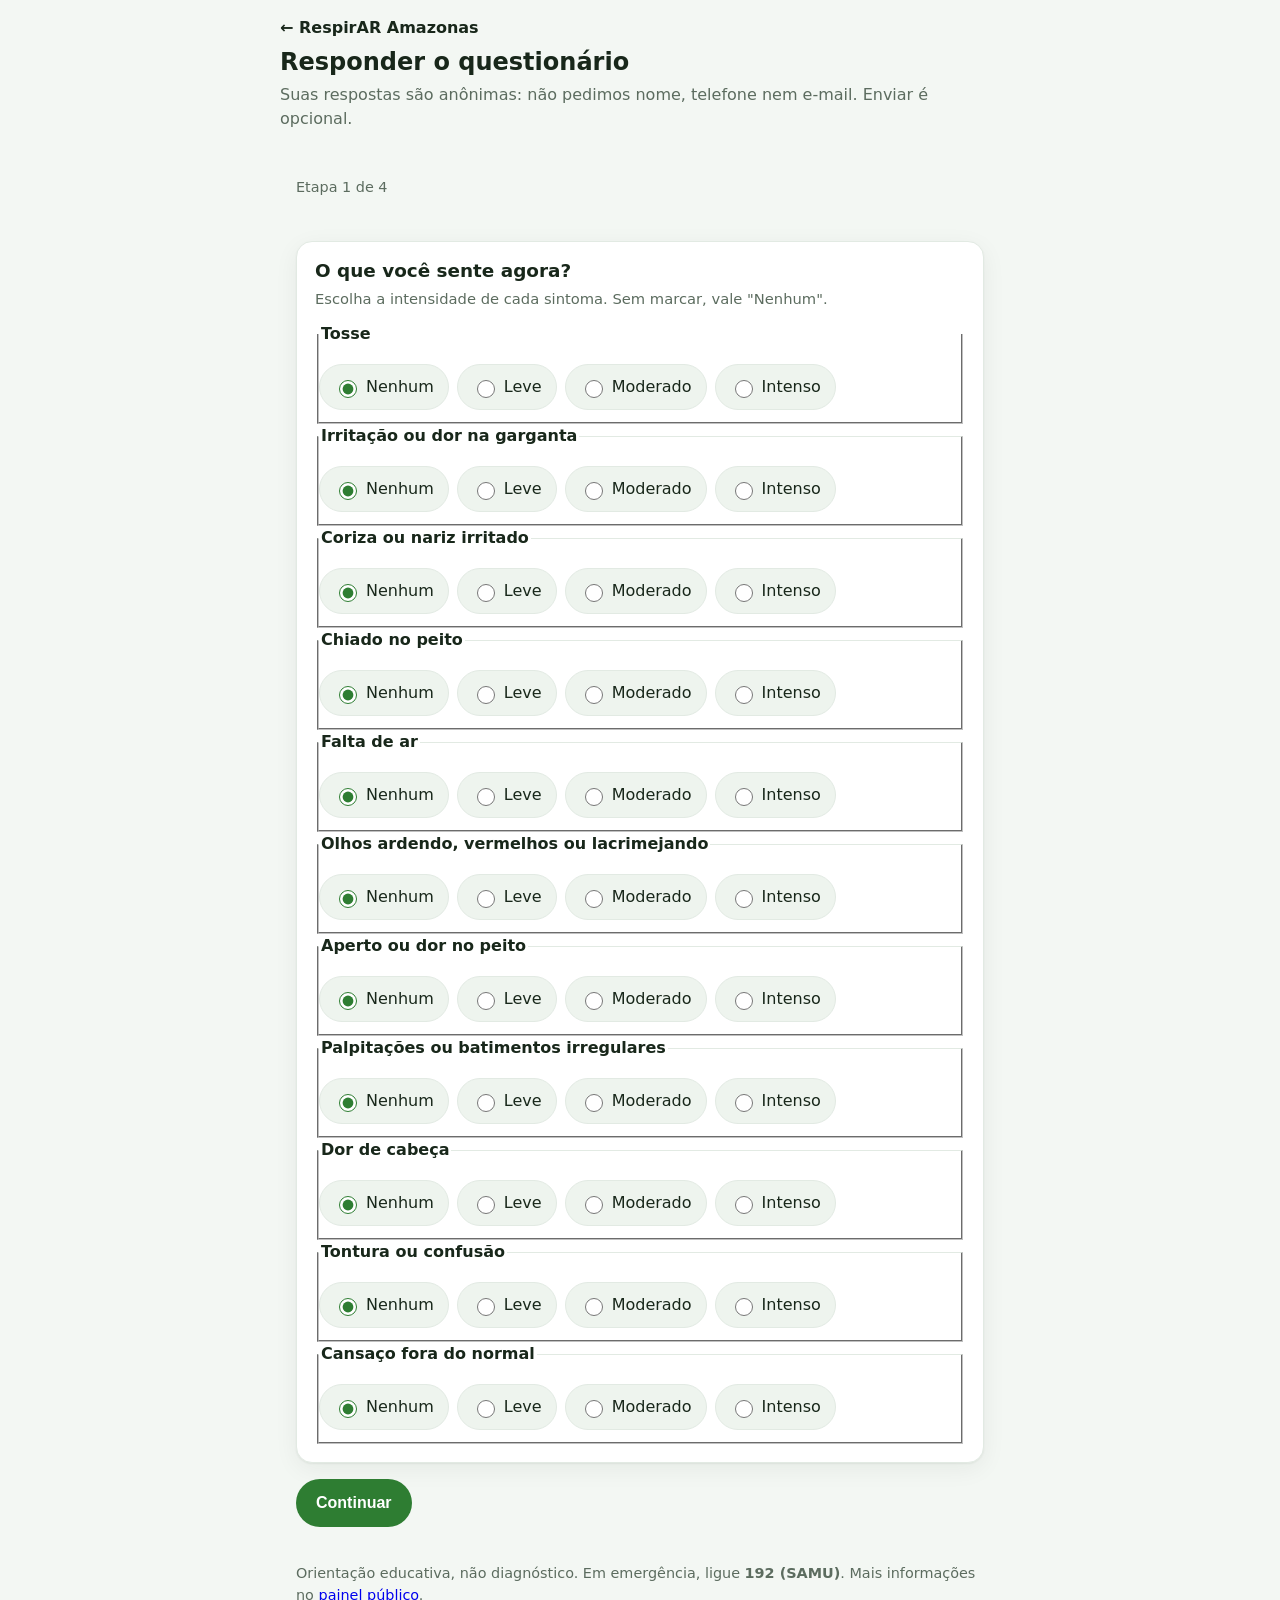
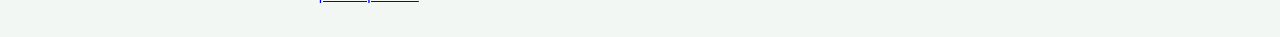
==== docs/responder/index.html @ 9218041e "Adiciona o formulário do questionário ao site O usuário pediu que as respostas também possam ser reg" ====
<!doctype html>
<html lang="pt-BR">
<head>
  <meta http-equiv="Content-Security-Policy" content="default-src 'self'; script-src 'self' https://www.gstatic.com; connect-src 'self' https://*.googleapis.com; style-src 'self' 'unsafe-inline'; img-src 'self' data:; base-uri 'none'">
  <meta charset="utf-8">
  <meta name="viewport" content="width=device-width, initial-scale=1">
  <title>Responder o questionário · RespirAR Amazonas</title>
  <meta name="description" content="Questionário sobre sintomas durante episódios de fumaça no Amazonas. Opcional, sem nome, telefone ou e-mail.">
  <meta name="theme-color" content="#1B5E20">
  <link rel="icon" href="../favicon.ico" sizes="any">
  <link rel="stylesheet" href="../assets/publico.css">
  <style>
    .resp-wrap { max-width: 720px; margin: 0 auto; padding: 16px; }
    .resp-card { background: var(--card); border: 1px solid var(--line); border-radius: 16px; box-shadow: var(--shadow); padding: 18px; margin: 12px 0; }
    .resp-card h2 { font-size: 1.15rem; margin: 0 0 6px; }
    .resp-card .ajuda { color: var(--muted); font-size: .92rem; margin: 0 0 12px; }
    .resp-linha { display: flex; flex-wrap: wrap; gap: 8px; }
    .resp-linha label { display: inline-flex; align-items: center; gap: 6px; border: 1px solid var(--line); border-radius: 999px; padding: 10px 14px; min-height: 44px; cursor: pointer; background: var(--soft); }
    .resp-linha input { width: 18px; height: 18px; accent-color: var(--brand); }
    .resp-sintoma { border-top: 1px solid var(--line); padding: 12px 0; }
    .resp-sintoma:first-of-type { border-top: 0; }
    .resp-sintoma legend { font-weight: 700; margin-bottom: 6px; }
    .resp-acoes { display: flex; justify-content: space-between; gap: 8px; margin-top: 16px; flex-wrap: wrap; }
    .resp-btn { border: 0; border-radius: 999px; padding: 12px 20px; min-height: 48px; font-weight: 700; cursor: pointer; background: var(--brand); color: #fff; font-size: 1rem; }
    .resp-btn.sec { background: var(--soft); color: var(--brand-d); border: 1px solid var(--line); }
    .resp-btn:disabled { opacity: .5; cursor: not-allowed; }
    .resp-aviso { border-radius: 12px; padding: 12px 14px; margin: 10px 0; background: var(--soft); }
    .resp-aviso.emergencia { background: #FDECEA; color: #7F1D1D; border: 1px solid #F5C2C0; font-weight: 600; }
    .resp-termo { max-height: 340px; overflow: auto; border: 1px solid var(--line); border-radius: 12px; padding: 12px; font-size: .92rem; }
    .resp-termo h3 { font-size: 1rem; margin: 14px 0 4px; }
    .resp-termo p { margin: 6px 0; }
    .resp-check { display: flex; gap: 10px; align-items: flex-start; margin: 10px 0; }
    .resp-check input { margin-top: 4px; width: 18px; height: 18px; accent-color: var(--brand); flex: none; }
    .resp-status { min-height: 1.4em; margin-top: 10px; font-weight: 600; }
    .resp-progresso { color: var(--muted); font-size: .9rem; }
    @media (max-width: 480px) { .resp-wrap { padding: 12px; } }
  </style>
</head>
<body>
  <header class="top" style="padding:16px">
    <div class="resp-wrap" style="padding:0">
      <a href="../" style="text-decoration:none;color:inherit;font-weight:700">&larr; RespirAR Amazonas</a>
      <h1 style="font-size:1.5rem;margin:8px 0 0">Responder o questionário</h1>
      <p style="margin:6px 0 0;color:var(--muted)">Suas respostas são anônimas: não pedimos nome, telefone nem e-mail. Enviar é opcional.</p>
    </div>
  </header>

  <main class="resp-wrap">
    <noscript>
      <div class="resp-aviso">Este questionário precisa de JavaScript ativado no navegador.</div>
    </noscript>

    <p class="resp-progresso" id="progresso" aria-live="polite"></p>

    <!-- Etapas: o JavaScript (responder.js) preenche cada uma. A ordem é a do app. -->
    <form id="formulario" novalidate>
      <section class="resp-card" id="etapa-0" hidden></section>
      <section class="resp-card" id="etapa-1" hidden></section>
      <section class="resp-card" id="etapa-2" hidden></section>
      <section class="resp-card" id="etapa-3" hidden></section>

      <div class="resp-acoes" id="navegacao">
        <button type="button" class="resp-btn sec" id="voltar">Voltar</button>
        <button type="button" class="resp-btn" id="continuar">Continuar</button>
      </div>
    </form>

    <section class="resp-card" id="resultado" hidden aria-live="polite"></section>

    <section class="resp-card" id="consentimento" hidden>
      <h2>Quer enviar estas respostas para o estudo?</h2>
      <p class="ajuda" id="resumo-termo"></p>
      <details>
        <summary>Ler o termo completo (versão <span id="versao-termo"></span>)</summary>
        <div class="resp-termo" id="texto-termo"></div>
      </details>

      <label class="resp-check">
        <input type="checkbox" id="aceite-termo">
        <span id="rotulo-caixa"></span>
      </label>
      <label class="resp-check">
        <input type="checkbox" id="aceite-localizacao">
        <span>Incluir minha localização aproximada (cerca de 1 km), se o navegador permitir. É opcional.</span>
      </label>

      <div class="resp-acoes">
        <button type="button" class="resp-btn sec" id="nao-enviar">Não enviar</button>
        <button type="button" class="resp-btn" id="enviar" disabled>Enviar respostas</button>
      </div>
      <p class="resp-status" id="status" role="status"></p>
    </section>

    <section class="resp-card" id="concluido" hidden>
      <p id="mensagem-final" style="margin:0"></p>
    </section>

    <p class="resp-progresso" style="margin-top:20px">
      Orientação educativa, não diagnóstico. Em emergência, ligue <strong>192 (SAMU)</strong>.
      Mais informações no <a href="../">painel público</a>.
    </p>
  </main>

  <script src="../assets/firebase_web.js"></script>
  <script src="../assets/responder_termo.js"></script>
  <script src="../assets/responder_logica.js"></script>
  <script src="../assets/responder.js"></script>
</body>
</html>
---- docs/assets/publico.css ----
:root{
  --bg:#F3F7F3; --card:#fff; --ink:#18271A; --muted:#5C6C5F; --line:#E2EAE3; --soft:#EEF4EE;
  --brand:#2E7D32; --brand-d:#1B5E20; --accent:#9CCC65;
  --leve:#9CCC65; --mod:#F2A93B; --int:#D84315;
  --low:#2E7D32; --moderate:#C98A12; --high:#E65100; --emergency:#B71C1C;
  --shadow:0 1px 2px rgba(20,40,24,.06),0 6px 24px rgba(20,40,24,.06);
}
@media (prefers-color-scheme: dark){
  :root{ --bg:#0F1511; --card:#17201A; --ink:#E7EFE8; --muted:#9DAEA0; --line:#25322A; --soft:#1D2A21;
    --brand:#66BB6A; --brand-d:#A5D6A7; --shadow:0 1px 2px rgba(0,0,0,.4),0 6px 24px rgba(0,0,0,.3); }
}
*{box-sizing:border-box}
html{scroll-behavior:smooth}
body{margin:0;background:var(--bg);color:var(--ink);font:16px/1.5 system-ui,-apple-system,"Segoe UI",Roboto,sans-serif;-webkit-text-size-adjust:100%}
.wrap{width:min(1180px,100% - 32px);margin-inline:auto}
h1,h2{margin:0;line-height:1.2}
h2{font-size:1.08rem}
.sub{margin:3px 0 0;color:var(--muted);font-size:.88rem}

/* topo */
.hero{background:radial-gradient(1200px 400px at 85% -20%,rgba(156,204,101,.35),transparent 60%),linear-gradient(160deg,#1B5E20,#0F3D14);color:#fff;padding:28px 0 22px;position:relative;overflow:hidden}
.hero::after{content:"";position:absolute;inset:auto -10% -60% -10%;height:80%;background:radial-gradient(closest-side,rgba(255,255,255,.12),transparent);filter:blur(10px);animation:fumaca 14s ease-in-out infinite alternate}
@keyframes fumaca{to{transform:translate(6%,-8%) scale(1.15)}}
.hero .wrap{position:relative;z-index:1}
.eyebrow{margin:0 0 6px;font-size:.78rem;letter-spacing:.12em;text-transform:uppercase;color:#CFE8D2}
.hero h1{font-size:clamp(1.7rem,4.5vw,2.6rem);font-weight:800;letter-spacing:.2px}
.hero h1 span{color:var(--accent)}
.hero h1 small{font-size:.38em;font-weight:600;letter-spacing:.18em;text-transform:uppercase;color:#CFE8D2;margin-left:.6em;white-space:nowrap}
.lead{max-width:62ch;margin:10px 0 18px;color:#E3F1E5}
.hero-bar{display:flex;flex-wrap:wrap;gap:12px 18px;align-items:center}

/* controles */
.seg{display:inline-flex;background:rgba(255,255,255,.14);border:1px solid rgba(255,255,255,.22);border-radius:999px;padding:3px}
.seg button{font:inherit;font-size:.9rem;font-weight:600;border:0;background:transparent;color:inherit;padding:7px 16px;border-radius:999px;cursor:pointer;min-height:36px}
.seg button.on{background:#fff;color:var(--brand-d)}
.seg button:focus-visible{outline:3px solid var(--accent);outline-offset:1px}
.seg.small{background:var(--soft);border-color:var(--line);color:var(--ink)}
.seg.small button{padding:6px 12px;font-size:.84rem}
.seg.small button.on{background:var(--brand);color:#fff}
.live{display:inline-flex;align-items:center;gap:8px;font-size:.88rem;color:#E3F1E5}
.live i{width:9px;height:9px;border-radius:50%;background:#FFB74D}
.live.ok i{background:#7CE27F;box-shadow:0 0 0 0 rgba(124,226,127,.7);animation:pulso 2s infinite}
.live.erro i{background:#EF5350}
@keyframes pulso{70%{box-shadow:0 0 0 9px rgba(124,226,127,0)}100%{box-shadow:0 0 0 0 rgba(124,226,127,0)}}

/* layout */
main{display:grid;gap:16px;padding:18px 0 8px;margin-top:-4px}
.card{background:var(--card);border:1px solid var(--line);border-radius:18px;padding:18px;box-shadow:var(--shadow);min-width:0}
.card-h{display:flex;justify-content:space-between;align-items:flex-start;gap:12px;flex-wrap:wrap;margin-bottom:6px}
.duo{display:grid;gap:16px;grid-template-columns:repeat(auto-fit,minmax(min(100%,420px),1fr))}
.trio{display:grid;gap:16px;grid-template-columns:repeat(auto-fit,minmax(min(100%,320px),1fr))}
.aviso{border-radius:16px;padding:14px 16px;background:#FFF4DB;color:#5B4200;border:1px solid #F2D58A}
@media (prefers-color-scheme: dark){.aviso{background:#3A2F10;color:#F4DFA6;border-color:#6B5516}}
.aviso b{display:block;margin-bottom:2px}
.prog{height:8px;border-radius:99px;background:rgba(0,0,0,.12);margin-top:10px;overflow:hidden}
.prog i{display:block;height:100%;background:var(--brand);border-radius:99px}

/* KPIs */
.kpis{display:grid;gap:12px;grid-template-columns:repeat(auto-fit,minmax(min(100%,230px),1fr))}
.kpi{background:var(--card);border:1px solid var(--line);border-radius:18px;padding:16px 18px;box-shadow:var(--shadow);position:relative;overflow:hidden}
.kpi::before{content:"";position:absolute;left:0;top:0;bottom:0;width:5px;background:var(--k,var(--brand))}
.kpi .l{font-size:.8rem;color:var(--muted);text-transform:uppercase;letter-spacing:.06em}
.kpi .v{font-size:2rem;font-weight:800;line-height:1.1;margin:4px 0 2px;font-variant-numeric:tabular-nums}
.kpi .v.txt{font-size:1.25rem;line-height:1.25;margin-top:8px}
.kpi .d{font-size:.85rem;color:var(--muted)}

/* ranking de sintomas */
.legenda{display:flex;flex-wrap:wrap;gap:6px 16px;font-size:.82rem;color:var(--muted);margin:6px 0 10px}
.legenda span{display:inline-flex;align-items:center;gap:6px}
.legenda i{width:12px;height:12px;border-radius:4px;display:inline-block}
.c-leve{background:var(--leve)}.c-mod{background:var(--mod)}.c-int{background:var(--int)}
.n-low{background:var(--low)}.n-moderate{background:var(--moderate)}.n-high{background:var(--high)}.n-emergency{background:var(--emergency)}
.legenda i[class^=n-]{border-radius:50%}
.rank{list-style:none;margin:0;padding:0;display:grid;gap:12px}
.rk{display:grid;grid-template-columns:30px 1fr auto;gap:2px 12px;align-items:center}
.rk .pos{grid-row:1 / span 2;width:30px;height:30px;border-radius:50%;display:grid;place-items:center;font-weight:800;font-size:.85rem;background:var(--soft);color:var(--muted)}
.rk.top .pos{background:var(--brand);color:#fff}
.rk .nome{font-weight:600;min-width:0;overflow-wrap:anywhere}
.rk .pct{font-weight:800;font-variant-numeric:tabular-nums;text-align:right}
.rk .pct small{display:block;font-weight:500;color:var(--muted);font-size:.74rem}
.rk .barra{grid-column:2 / span 2;height:12px;border-radius:99px;background:var(--soft);overflow:hidden;display:flex}
.rk .barra b{display:block;height:100%;width:0;transition:width .7s cubic-bezier(.2,.8,.2,1)}
.rk .barra .l{background:var(--leve)}.rk .barra .m{background:var(--mod)}.rk .barra .i{background:var(--int)}
.rk .det{grid-column:2 / span 2;font-size:.78rem;color:var(--muted)}

/* donut */
.donut-box{display:flex;gap:20px;align-items:center;flex-wrap:wrap;margin-top:8px}
.donut-box svg{width:170px;height:170px;flex:none}
.donut-box .centro-n{font-size:30px;font-weight:800;fill:var(--ink)}
.donut-box .centro-t{font-size:11px;fill:var(--muted)}
.dleg{list-style:none;margin:0;padding:0;display:grid;gap:8px;flex:1;min-width:160px}
.dleg li{display:flex;align-items:center;gap:8px;font-size:.92rem}
.dleg i{width:12px;height:12px;border-radius:50%;flex:none}
.dleg b{margin-left:auto;font-variant-numeric:tabular-nums}
.dleg em{font-style:normal;color:var(--muted);font-size:.8rem;min-width:3.2em;text-align:right}

/* série */
#serie svg{width:100%;height:auto;display:block;margin-top:8px}
#serie .eixo{fill:var(--muted);font-size:10px}
#serie .grade{stroke:var(--line);stroke-width:1}
#serie rect.b{fill:var(--brand);transition:opacity .15s}
#serie rect.b:hover{opacity:.7}

/* mapa */
#mapa{height:min(62vh,520px);min-height:320px;border-radius:14px;border:1px solid var(--line);overflow:hidden;margin-top:4px;background:var(--soft)}
.leaflet-container{font:inherit}

/* barras simples */
.mini{display:grid;gap:10px;margin-top:10px}
.mini .r{display:grid;gap:4px}
.mini .t{display:flex;justify-content:space-between;gap:10px;font-size:.88rem}
.mini .t span:last-child{font-variant-numeric:tabular-nums;color:var(--muted);white-space:nowrap}
.mini .bar{height:8px;border-radius:99px;background:var(--soft);overflow:hidden}
.mini .bar i{display:block;height:100%;background:var(--brand);border-radius:99px;transition:width .6s}
.mini h3{margin:10px 0 0;font-size:.82rem;text-transform:uppercase;letter-spacing:.06em;color:var(--muted)}
.vazio{margin:10px 0 0;padding:14px;border:1px dashed var(--line);border-radius:12px;color:var(--muted);font-size:.9rem;text-align:center}

.nota ul{margin:10px 0 0;padding-left:1.1em;display:grid;gap:6px;color:var(--muted);font-size:.92rem}
.nota strong{color:var(--ink)}
.foot{display:flex;justify-content:space-between;flex-wrap:wrap;gap:8px;padding:12px 0 28px;color:var(--muted);font-size:.85rem}
.foot a{color:var(--brand-d)}
[aria-busy=true] .card,[aria-busy=true] .kpi{opacity:.55}
@media (max-width:520px){ .card{padding:14px} .hero h1 small{display:block;margin:4px 0 0} .rk{grid-template-columns:26px 1fr auto} .rk .pos{width:26px;height:26px} }
@media (prefers-reduced-motion: reduce){ *{animation:none!important;transition:none!important} html{scroll-behavior:auto} }

/* focos de calor, bairros, desmatamento e desenvolvedores */
.card h3{margin:16px 0 6px;font-size:.95rem}
.card-h h3{margin:0}
.kpis-s{margin:14px 0}
#mapa-focos{height:360px;border-radius:14px;border:1px solid var(--line);margin:8px 0;z-index:0}
.tabela-box{overflow-x:auto}
.tabela{width:100%;border-collapse:collapse;font-size:.9rem}
.tabela th,.tabela td{padding:8px 10px;text-align:right;border-bottom:1px solid var(--line);white-space:nowrap}
.tabela th:first-child,.tabela td:first-child{text-align:left}
.tabela th{font-size:.78rem;letter-spacing:.02em;font-weight:600;color:var(--muted)}
.links{margin:10px 0 0;padding-left:18px}
.links li{margin:6px 0}
.links a{color:var(--brand-d)}
.devs{display:grid;grid-template-columns:repeat(auto-fit,minmax(280px,1fr));gap:14px;margin-top:14px}
.dev{display:flex;gap:16px;align-items:center;background:var(--soft);border-radius:16px;padding:14px}
.dev img{width:96px;height:96px;border-radius:50%;object-fit:cover;border:3px solid var(--card);box-shadow:var(--shadow)}
.dev b{display:block}
.dev span{display:block;color:var(--muted);font-size:.88rem;margin-bottom:4px}
.dev a{color:var(--brand-d);word-break:break-all}
.kpis-s{grid-template-columns:repeat(auto-fit,minmax(150px,1fr))}

/* ---------- 1.8.0: cabeçalho com download do app ---------- */
.hero-grid{display:grid;gap:22px 32px;grid-template-columns:minmax(0,1.5fr) minmax(260px,1fr);align-items:center}
.app-card{background:rgba(255,255,255,.12);border:1px solid rgba(255,255,255,.28);border-radius:18px;padding:16px 18px;backdrop-filter:blur(4px)}
.app-card h2{font-size:1rem;margin:0 0 10px;color:#fff}
.app-linha{display:flex;gap:14px;align-items:flex-start}
.app-linha .qr{background:#fff;border-radius:12px;padding:6px;flex:0 0 auto;line-height:0}
.app-linha .qr img{width:112px;height:112px;display:block}
.app-txt{min-width:0}
.btn{display:inline-block;background:#fff;color:var(--brand-d);font-weight:700;text-decoration:none;padding:10px 16px;border-radius:999px;min-height:44px;line-height:24px;box-sizing:border-box}
.btn:hover{background:var(--accent)}
.btn:focus-visible,.btn-s:focus-visible,.csv-item:focus-visible,.atualizar button:focus-visible{outline:3px solid var(--accent);outline-offset:2px}
.app-meta{margin:8px 0 4px;font-size:.84rem;color:#E3F1E5}
.app-nota,.app-nd{margin:6px 0;font-size:.8rem;color:#CFE8D2;line-height:1.4}
.app-card details{font-size:.8rem;color:#E3F1E5}
.app-card summary{cursor:pointer}
.hash{display:block;word-break:break-all;font-size:.72rem;margin-top:4px;background:rgba(0,0,0,.25);padding:6px;border-radius:8px}
@media (max-width:760px){.hero-grid{grid-template-columns:1fr}.app-linha{flex-direction:column;align-items:flex-start}}

/* ---------- CSV ---------- */
.csv-lista{display:grid;gap:10px;grid-template-columns:repeat(auto-fit,minmax(min(100%,230px),1fr));margin:12px 0}
.csv-item{display:flex;flex-direction:column;gap:3px;padding:12px 14px;border:1px solid var(--line);border-radius:14px;background:var(--soft);color:var(--ink);text-decoration:none}
.csv-item:hover{border-color:var(--brand)}
.csv-item span{font-size:.82rem;color:var(--muted)}
.csv-item em{font-style:normal;font-size:.82rem;font-weight:700;color:var(--brand-d)}

/* ---------- qualidade do ar ---------- */
.aqi{display:inline-block;min-width:2.6em;text-align:center;padding:2px 9px;border-radius:999px;color:#fff;font-weight:700;font-variant-numeric:tabular-nums}
.aqi.nd{background:var(--line);color:var(--muted);font-weight:500}
.legenda{display:flex;flex-wrap:wrap;gap:6px 16px;font-size:.82rem;color:var(--muted);margin:6px 0 10px}
.legenda i{display:inline-block;width:12px;height:12px;border-radius:50%;margin-right:6px;vertical-align:-1px}
#mapa-ar{height:min(55vh,460px);min-height:300px;border-radius:14px;border:1px solid var(--line);margin:8px 0;z-index:0;background:var(--soft)}
.btn-s{font:inherit;font-weight:600;border:1px solid var(--line);background:var(--soft);color:var(--ink);padding:8px 14px;border-radius:999px;cursor:pointer;min-height:40px}
.aviso[hidden]{display:none}

/* ---------- focos: horários ---------- */
.quando{display:grid;gap:10px;grid-template-columns:repeat(auto-fit,minmax(min(100%,240px),1fr));margin:10px 0}
.chip{background:var(--soft);border:1px solid var(--line);border-radius:14px;padding:10px 14px;display:flex;flex-direction:column;gap:2px}
.chip .cl{font-size:.74rem;text-transform:uppercase;letter-spacing:.05em;color:var(--muted)}
.chip .cd{font-size:.8rem;color:var(--muted)}

/* ---------- aviso de nova versão da página ---------- */
.atualizar{position:fixed;left:16px;right:16px;bottom:16px;max-width:460px;margin:0 auto;z-index:2000;display:flex;gap:12px;align-items:center;justify-content:space-between;background:var(--brand-d);color:#fff;border-radius:14px;padding:12px 16px;box-shadow:0 8px 30px rgba(0,0,0,.35)}
.atualizar button{font:inherit;font-weight:700;border:0;border-radius:999px;background:#fff;color:var(--brand-d);padding:8px 14px;cursor:pointer;min-height:40px}

/* ---------- logo no cabeçalho ---------- */
.marca{display:flex;align-items:center;gap:14px;margin:4px 0 8px}
.marca h1{margin:0}
.logo{width:64px;height:64px;border-radius:16px;flex:0 0 auto;box-shadow:0 4px 14px rgba(0,0,0,.3)}
@media (max-width:520px){.logo{width:52px;height:52px;border-radius:13px}}

/* Amazônia · camadas */
#mapa-amazonia{height:460px;border-radius:14px;border:1px solid var(--line);margin:8px 0;z-index:0}
.camadas{display:flex;flex-direction:column;gap:10px;margin:8px 0}
.camadas .grupo{display:flex;flex-wrap:wrap;gap:6px;align-items:center}
.camadas .grupo>b{font-size:.8rem;color:var(--muted,#5f6b66);min-width:100%}
.camadas button{font:inherit;font-size:.88rem;font-weight:600;border:1px solid var(--line);background:var(--soft);color:var(--ink);padding:7px 14px;border-radius:999px;cursor:pointer;min-height:36px}
.camadas button[aria-pressed="true"]{background:var(--brand-d);color:#fff;border-color:var(--brand-d)}
.camadas button:focus-visible{outline:3px solid var(--accent);outline-offset:1px}
@media (max-width:600px){#mapa-amazonia{height:380px}}

.progresso{margin:6px 0}
.prog-trilho{height:10px;background:var(--soft);border:1px solid var(--line);border-radius:999px;overflow:hidden}
.prog-barra{height:100%;width:0;background:var(--brand-d);transition:width .2s ease}
.progresso.pronto .prog-barra{background:#2e7d32}
.prog-texto{display:block;font-size:.82rem;margin-top:4px;color:var(--muted,#5f6b66)}
.camadas button:disabled{opacity:.45;cursor:not-allowed}
.leg-item{margin:8px 0;padding:8px 10px;border:1px solid var(--line);border-radius:10px;background:var(--soft)}
.leg-img{max-width:100%;height:auto;background:#fff;border-radius:6px;padding:4px;margin-top:4px}
@media (prefers-reduced-motion:reduce){.prog-barra{transition:none}}
.app-nota a{color:#fff;font-weight:600;text-decoration:underline}.app-meta code{font-size:.82em;word-break:break-all}
.ar-atualizacao{margin:6px 0 10px;font-weight:600;color:var(--ink)}
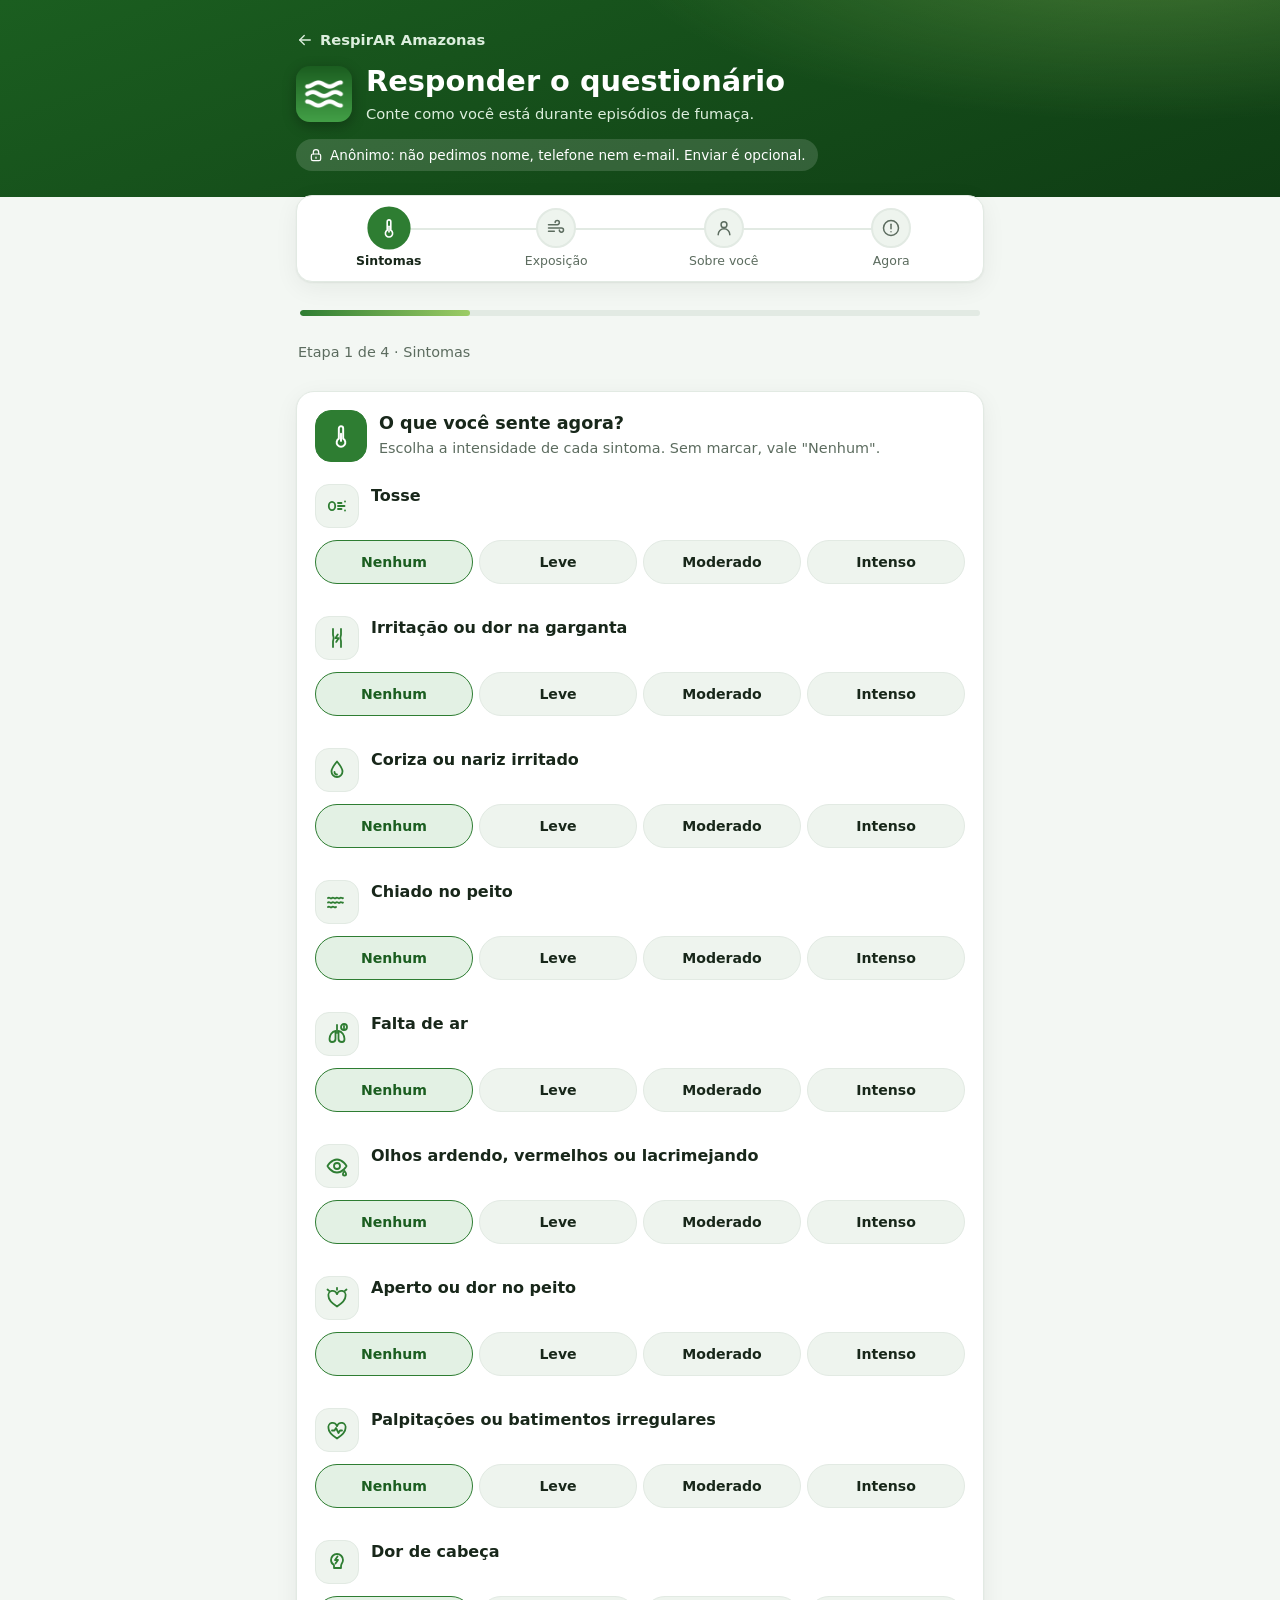
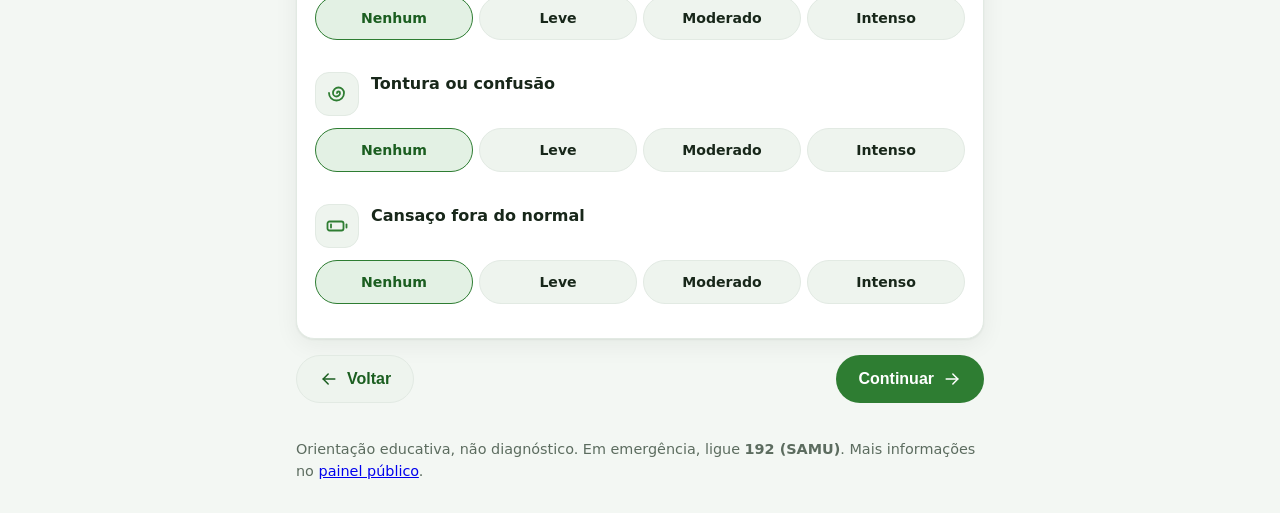
==== commit 1303465a: "Melhora o visual do questionário do site com ícones e botão de acesso O formulário estava simples de" ====
--- a/docs/responder/index.html
+++ b/docs/responder/index.html
@@ -11,37 +11,130 @@
   <link rel="stylesheet" href="../assets/publico.css">
   <style>
     .resp-wrap { max-width: 720px; margin: 0 auto; padding: 16px; }
-    .resp-card { background: var(--card); border: 1px solid var(--line); border-radius: 16px; box-shadow: var(--shadow); padding: 18px; margin: 12px 0; }
-    .resp-card h2 { font-size: 1.15rem; margin: 0 0 6px; }
-    .resp-card .ajuda { color: var(--muted); font-size: .92rem; margin: 0 0 12px; }
+    svg.ico { display: block; flex: none; }
+
+    /* topo */
+    .resp-topo { background: radial-gradient(900px 300px at 90% -30%, rgba(156,204,101,.35), transparent 60%), linear-gradient(160deg, #1B5E20, #0F3D14); color: #fff; padding: 18px 0 26px; }
+    .resp-topo .resp-wrap { padding-top: 0; padding-bottom: 0; }
+    .resp-voltar { display: inline-flex; align-items: center; gap: 6px; color: #DCEEDD; text-decoration: none; font-weight: 600; font-size: .92rem; padding: 6px 0; min-height: 44px; }
+    .resp-voltar:hover { color: #fff; }
+    .resp-titulo { display: flex; align-items: center; gap: 14px; margin-top: 2px; }
+    .resp-logo { width: 56px; height: 56px; border-radius: 14px; box-shadow: 0 4px 14px rgba(0,0,0,.3); flex: none; }
+    .resp-titulo h1 { font-size: clamp(1.35rem, 4.5vw, 1.8rem); margin: 0; }
+    .resp-titulo p { margin: 4px 0 0; color: #DCEEDD; font-size: .92rem; }
+    .resp-anonimo { display: inline-flex; align-items: center; gap: 6px; margin-top: 14px; padding: 6px 12px; border-radius: 999px; background: rgba(255,255,255,.14); font-size: .85rem; }
+
+    /* passos */
+    .resp-passos { list-style: none; display: flex; margin: -18px 0 0; padding: 12px 8px 10px; background: var(--card); border: 1px solid var(--line); border-radius: 16px; box-shadow: var(--shadow); position: relative; }
+    .resp-passos li { flex: 1; display: flex; flex-direction: column; align-items: center; gap: 4px; font-size: .78rem; color: var(--muted); text-align: center; position: relative; }
+    .resp-passo-bolha { width: 40px; height: 40px; border-radius: 50%; display: grid; place-items: center; background: var(--soft); border: 2px solid var(--line); color: var(--muted); transition: background .25s, color .25s, border-color .25s, transform .25s; }
+    .resp-passos li.atual { color: var(--ink); font-weight: 700; }
+    .resp-passos li.atual .resp-passo-bolha { background: var(--brand); border-color: var(--brand); color: #fff; transform: scale(1.08); }
+    .resp-passos li.feito .resp-passo-bolha { background: var(--soft); border-color: var(--brand); color: var(--brand); }
+    .resp-passos li + li::before { content: ""; position: absolute; top: 20px; right: 50%; width: 100%; height: 2px; background: var(--line); z-index: 0; }
+    .resp-passos li.feito::before, .resp-passos li.atual::before { background: var(--brand); }
+    .resp-passo-bolha { position: relative; z-index: 1; }
+    .resp-barra { height: 6px; border-radius: 999px; background: var(--line); margin: 12px 4px 0; overflow: hidden; }
+    .resp-barra span { display: block; height: 100%; width: 0; background: linear-gradient(90deg, var(--brand), var(--accent)); border-radius: 999px; transition: width .35s ease; }
+    .resp-progresso { color: var(--muted); font-size: .9rem; }
+    #progresso { margin: 10px 2px 0; }
+
+    /* cartões e perguntas */
+    .resp-card { background: var(--card); border: 1px solid var(--line); border-radius: 18px; box-shadow: var(--shadow); padding: 18px; margin: 12px 0; }
+    .resp-card h2 { font-size: 1.1rem; margin: 0; }
+    .resp-card .ajuda { color: var(--muted); font-size: .9rem; margin: 4px 0 0; }
+    .resp-intro { display: flex; gap: 12px; align-items: center; margin-bottom: 6px; }
+    .resp-q { padding: 16px 0; border-top: 1px solid var(--line); }
+    .resp-intro + .resp-q, .resp-card > .resp-q:first-child { border-top: 0; }
+    .resp-q-cab { display: flex; gap: 12px; align-items: flex-start; margin-bottom: 12px; }
+    .resp-q-cab > div { min-width: 0; padding-top: 2px; }
+    .resp-q-cab h2, .resp-q-cab legend { font-size: 1rem; font-weight: 700; margin: 0; padding: 0; line-height: 1.3; }
+    .resp-sintoma { border: 0; margin: 0; min-width: 0; }
+    .resp-sintoma legend { float: left; width: 100%; }
+    .resp-sintoma legend + * { clear: both; }
+    .resp-ico { width: 44px; height: 44px; border-radius: 14px; display: grid; place-items: center; flex: none; background: var(--soft); color: var(--brand); border: 1px solid var(--line); }
+    .resp-ico.grande { width: 52px; height: 52px; border-radius: 16px; background: var(--brand); border-color: var(--brand); color: #fff; }
+
+    /* opções (rádio e caixa viram "pílulas"; o input fica acessível, só invisível) */
     .resp-linha { display: flex; flex-wrap: wrap; gap: 8px; }
-    .resp-linha label { display: inline-flex; align-items: center; gap: 6px; border: 1px solid var(--line); border-radius: 999px; padding: 10px 14px; min-height: 44px; cursor: pointer; background: var(--soft); }
-    .resp-linha input { width: 18px; height: 18px; accent-color: var(--brand); }
-    .resp-sintoma { border-top: 1px solid var(--line); padding: 12px 0; }
-    .resp-sintoma:first-of-type { border-top: 0; }
-    .resp-sintoma legend { font-weight: 700; margin-bottom: 6px; }
+    .resp-linha label { position: relative; cursor: pointer; display: inline-flex; }
+    .resp-linha input { position: absolute; opacity: 0; width: 100%; height: 100%; margin: 0; cursor: pointer; }
+    .resp-pilula { display: inline-flex; align-items: center; gap: 8px; border: 1.5px solid var(--line); border-radius: 999px; padding: 10px 16px; min-height: 44px; background: var(--soft); font-weight: 600; font-size: .95rem; transition: background .15s, border-color .15s, color .15s, transform .1s; }
+    .resp-linha label:hover .resp-pilula { border-color: var(--brand); }
+    .resp-linha label:active .resp-pilula { transform: scale(.97); }
+    .resp-linha input:checked + .resp-pilula { background: var(--brand); border-color: var(--brand); color: #fff; }
+    .resp-linha input:focus-visible + .resp-pilula { outline: 3px solid var(--accent); outline-offset: 2px; }
+    .resp-linha input:checked + .resp-pilula::after { content: "\2713"; font-weight: 800; margin-left: 2px; }
+    .resp-linha.sev input:checked + .resp-pilula::after { content: none; }
+    .resp-linha.sev { display: grid; grid-template-columns: repeat(4, 1fr); gap: 6px; }
+    .resp-linha.sev label { display: block; }
+    .resp-linha.sev .resp-pilula { width: 100%; justify-content: center; padding: 10px 4px; font-size: .88rem; }
+    .resp-linha.sev .g0 input:checked + .resp-pilula { background: #E3F1E4; border-color: #2E7D32; color: #1B5E20; }
+    .resp-linha.sev .g1 input:checked + .resp-pilula { background: #9CCC65; border-color: #7CB342; color: #17260B; }
+    .resp-linha.sev .g2 input:checked + .resp-pilula { background: #F2A93B; border-color: #D98E1F; color: #3A2600; }
+    .resp-linha.sev .g3 input:checked + .resp-pilula { background: #D84315; border-color: #BF360C; color: #fff; }
+
+    /* botões */
     .resp-acoes { display: flex; justify-content: space-between; gap: 8px; margin-top: 16px; flex-wrap: wrap; }
-    .resp-btn { border: 0; border-radius: 999px; padding: 12px 20px; min-height: 48px; font-weight: 700; cursor: pointer; background: var(--brand); color: #fff; font-size: 1rem; }
+    .resp-btn { display: inline-flex; align-items: center; justify-content: center; gap: 8px; border: 0; border-radius: 999px; padding: 12px 22px; min-height: 48px; font-weight: 700; cursor: pointer; background: var(--brand); color: #fff; font-size: 1rem; text-decoration: none; transition: filter .15s, transform .1s; }
+    .resp-btn:hover:not(:disabled) { filter: brightness(1.08); }
+    .resp-btn:active:not(:disabled) { transform: scale(.98); }
+    .resp-btn:focus-visible { outline: 3px solid var(--accent); outline-offset: 2px; }
     .resp-btn.sec { background: var(--soft); color: var(--brand-d); border: 1px solid var(--line); }
     .resp-btn:disabled { opacity: .5; cursor: not-allowed; }
+    #navegacao #continuar { margin-left: auto; }
+
+    /* resultado */
+    .resp-nivel { display: flex; align-items: center; gap: 14px; border-radius: 16px; padding: 14px 16px; margin: 12px 0 4px; color: #fff; background: var(--low); }
+    .resp-nivel .resp-ico { background: rgba(255,255,255,.2); border-color: rgba(255,255,255,.35); color: #fff; width: 52px; height: 52px; border-radius: 50%; }
+    .resp-nivel strong { font-size: 1.05rem; line-height: 1.3; }
+    .resp-nivel.nivel-low { background: #2E7D32; }
+    .resp-nivel.nivel-moderate { background: #8A5A00; }
+    .resp-nivel.nivel-high { background: #D84315; }
+    .resp-nivel.nivel-emergency { background: #B71C1C; }
+    .resp-nivel.nivel-emergency .resp-ico { animation: resp-pulso 1.8s ease-in-out infinite; }
+    @keyframes resp-pulso { 50% { box-shadow: 0 0 0 8px rgba(255,255,255,.18); } }
     .resp-aviso { border-radius: 12px; padding: 12px 14px; margin: 10px 0; background: var(--soft); }
     .resp-aviso.emergencia { background: #FDECEA; color: #7F1D1D; border: 1px solid #F5C2C0; font-weight: 600; }
+    .resp-samu { margin: 10px 0 0; }
+    .resp-samu .resp-btn { background: #B71C1C; }
+
+    /* consentimento */
     .resp-termo { max-height: 340px; overflow: auto; border: 1px solid var(--line); border-radius: 12px; padding: 12px; font-size: .92rem; }
     .resp-termo h3 { font-size: 1rem; margin: 14px 0 4px; }
     .resp-termo p { margin: 6px 0; }
     .resp-check { display: flex; gap: 10px; align-items: flex-start; margin: 10px 0; }
     .resp-check input { margin-top: 4px; width: 18px; height: 18px; accent-color: var(--brand); flex: none; }
     .resp-status { min-height: 1.4em; margin-top: 10px; font-weight: 600; }
-    .resp-progresso { color: var(--muted); font-size: .9rem; }
-    @media (max-width: 480px) { .resp-wrap { padding: 12px; } }
+    #concluido .resp-intro { margin: 0; }
+    #mensagem-final { font-weight: 600; }
+
+    @media (max-width: 480px) {
+      .resp-wrap { padding: 12px; }
+      .resp-passos li { font-size: .72rem; }
+      .resp-passo-bolha { width: 36px; height: 36px; }
+      .resp-passos li + li::before { top: 18px; }
+      .resp-card { padding: 14px; }
+      .resp-pilula { padding: 10px 14px; }
+    }
+    @media (prefers-reduced-motion: reduce) {
+      .resp-nivel.nivel-emergency .resp-ico { animation: none; }
+      .resp-barra span, .resp-passo-bolha { transition: none; }
+    }
   </style>
 </head>
 <body>
-  <header class="top" style="padding:16px">
-    <div class="resp-wrap" style="padding:0">
-      <a href="../" style="text-decoration:none;color:inherit;font-weight:700">&larr; RespirAR Amazonas</a>
-      <h1 style="font-size:1.5rem;margin:8px 0 0">Responder o questionário</h1>
-      <p style="margin:6px 0 0;color:var(--muted)">Suas respostas são anônimas: não pedimos nome, telefone nem e-mail. Enviar é opcional.</p>
+  <header class="resp-topo">
+    <div class="resp-wrap">
+      <a class="resp-voltar" href="../" data-icone="seta_esq">RespirAR Amazonas</a>
+      <div class="resp-titulo">
+        <img class="resp-logo" src="../assets/logo.png" width="56" height="56" alt="">
+        <div>
+          <h1>Responder o questionário</h1>
+          <p>Conte como você está durante episódios de fumaça.</p>
+        </div>
+      </div>
+      <span class="resp-anonimo" data-icone="cadeado" data-tam="16">Anônimo: não pedimos nome, telefone nem e-mail. Enviar é opcional.</span>
     </div>
   </header>
 
@@ -50,6 +143,8 @@
       <div class="resp-aviso">Este questionário precisa de JavaScript ativado no navegador.</div>
     </noscript>
 
+    <ol class="resp-passos" id="passos" aria-label="Etapas do questionário"></ol>
+    <div class="resp-barra" aria-hidden="true"><span id="barra"></span></div>
     <p class="resp-progresso" id="progresso" aria-live="polite"></p>
 
     <!-- Etapas: o JavaScript (responder.js) preenche cada uma. A ordem é a do app. -->
@@ -60,15 +155,15 @@
       <section class="resp-card" id="etapa-3" hidden></section>
 
       <div class="resp-acoes" id="navegacao">
-        <button type="button" class="resp-btn sec" id="voltar">Voltar</button>
-        <button type="button" class="resp-btn" id="continuar">Continuar</button>
+        <button type="button" class="resp-btn sec" id="voltar"></button>
+        <button type="button" class="resp-btn" id="continuar"></button>
       </div>
     </form>
 
     <section class="resp-card" id="resultado" hidden aria-live="polite"></section>
 
     <section class="resp-card" id="consentimento" hidden>
-      <h2>Quer enviar estas respostas para o estudo?</h2>
+      <div class="resp-intro"><span class="resp-ico grande" data-icone="cadeado" data-tam="26"></span><h2>Quer enviar estas respostas para o estudo?</h2></div>
       <p class="ajuda" id="resumo-termo"></p>
       <details>
         <summary>Ler o termo completo (versão <span id="versao-termo"></span>)</summary>
@@ -86,13 +181,13 @@
 
       <div class="resp-acoes">
         <button type="button" class="resp-btn sec" id="nao-enviar">Não enviar</button>
-        <button type="button" class="resp-btn" id="enviar" disabled>Enviar respostas</button>
+        <button type="button" class="resp-btn" id="enviar" data-icone="enviar" data-tam="20" disabled>Enviar respostas</button>
       </div>
       <p class="resp-status" id="status" role="status"></p>
     </section>
 
     <section class="resp-card" id="concluido" hidden>
-      <p id="mensagem-final" style="margin:0"></p>
+      <div class="resp-intro"><span class="resp-ico grande" data-icone="ok" data-tam="26"></span><p id="mensagem-final" style="margin:0"></p></div>
     </section>
 
     <p class="resp-progresso" style="margin-top:20px">
@@ -103,6 +198,7 @@
 
   <script src="../assets/firebase_web.js"></script>
   <script src="../assets/responder_termo.js"></script>
+  <script src="../assets/responder_icones.js"></script>
   <script src="../assets/responder_logica.js"></script>
   <script src="../assets/responder.js"></script>
 </body>
--- a/docs/assets/publico.css
+++ b/docs/assets/publico.css
@@ -215,3 +215,18 @@
 @media (prefers-reduced-motion:reduce){.prog-barra{transition:none}}
 .app-nota a{color:#fff;font-weight:600;text-decoration:underline}.app-meta code{font-size:.82em;word-break:break-all}
 .ar-atualizacao{margin:6px 0 10px;font-weight:600;color:var(--ink)}
+
+/* botão que leva ao questionário (só no modo estático; ver tool/gerar_pages.py) */
+.responder-link{margin:0 0 16px}
+.cta-questionario{display:inline-flex;align-items:center;gap:14px;max-width:100%;padding:10px 16px 10px 10px;border-radius:18px;background:#fff;color:#0F3D14;text-decoration:none;box-shadow:0 6px 20px rgba(0,0,0,.25);transition:transform .15s,box-shadow .15s}
+.cta-questionario:hover{transform:translateY(-2px);box-shadow:0 10px 26px rgba(0,0,0,.3)}
+.cta-questionario:focus-visible{outline:3px solid var(--accent);outline-offset:3px}
+.cta-ico{width:48px;height:48px;border-radius:14px;display:grid;place-items:center;flex:none;background:linear-gradient(160deg,#2E7D32,#1B5E20);color:#fff}
+.cta-svg{display:block}
+.cta-txt{display:flex;flex-direction:column;min-width:0;line-height:1.25}
+.cta-txt strong{font-size:1.02rem}
+.cta-txt small{color:#4A5E4D;font-size:.8rem;margin-top:2px}
+.cta-seta{display:grid;place-items:center;flex:none;color:#2E7D32;transition:transform .15s}
+.cta-questionario:hover .cta-seta{transform:translateX(3px)}
+@media (max-width:520px){.cta-questionario{display:flex;width:100%}.cta-txt{flex:1}}
+@media (prefers-reduced-motion:reduce){.cta-questionario,.cta-seta{transition:none}}
